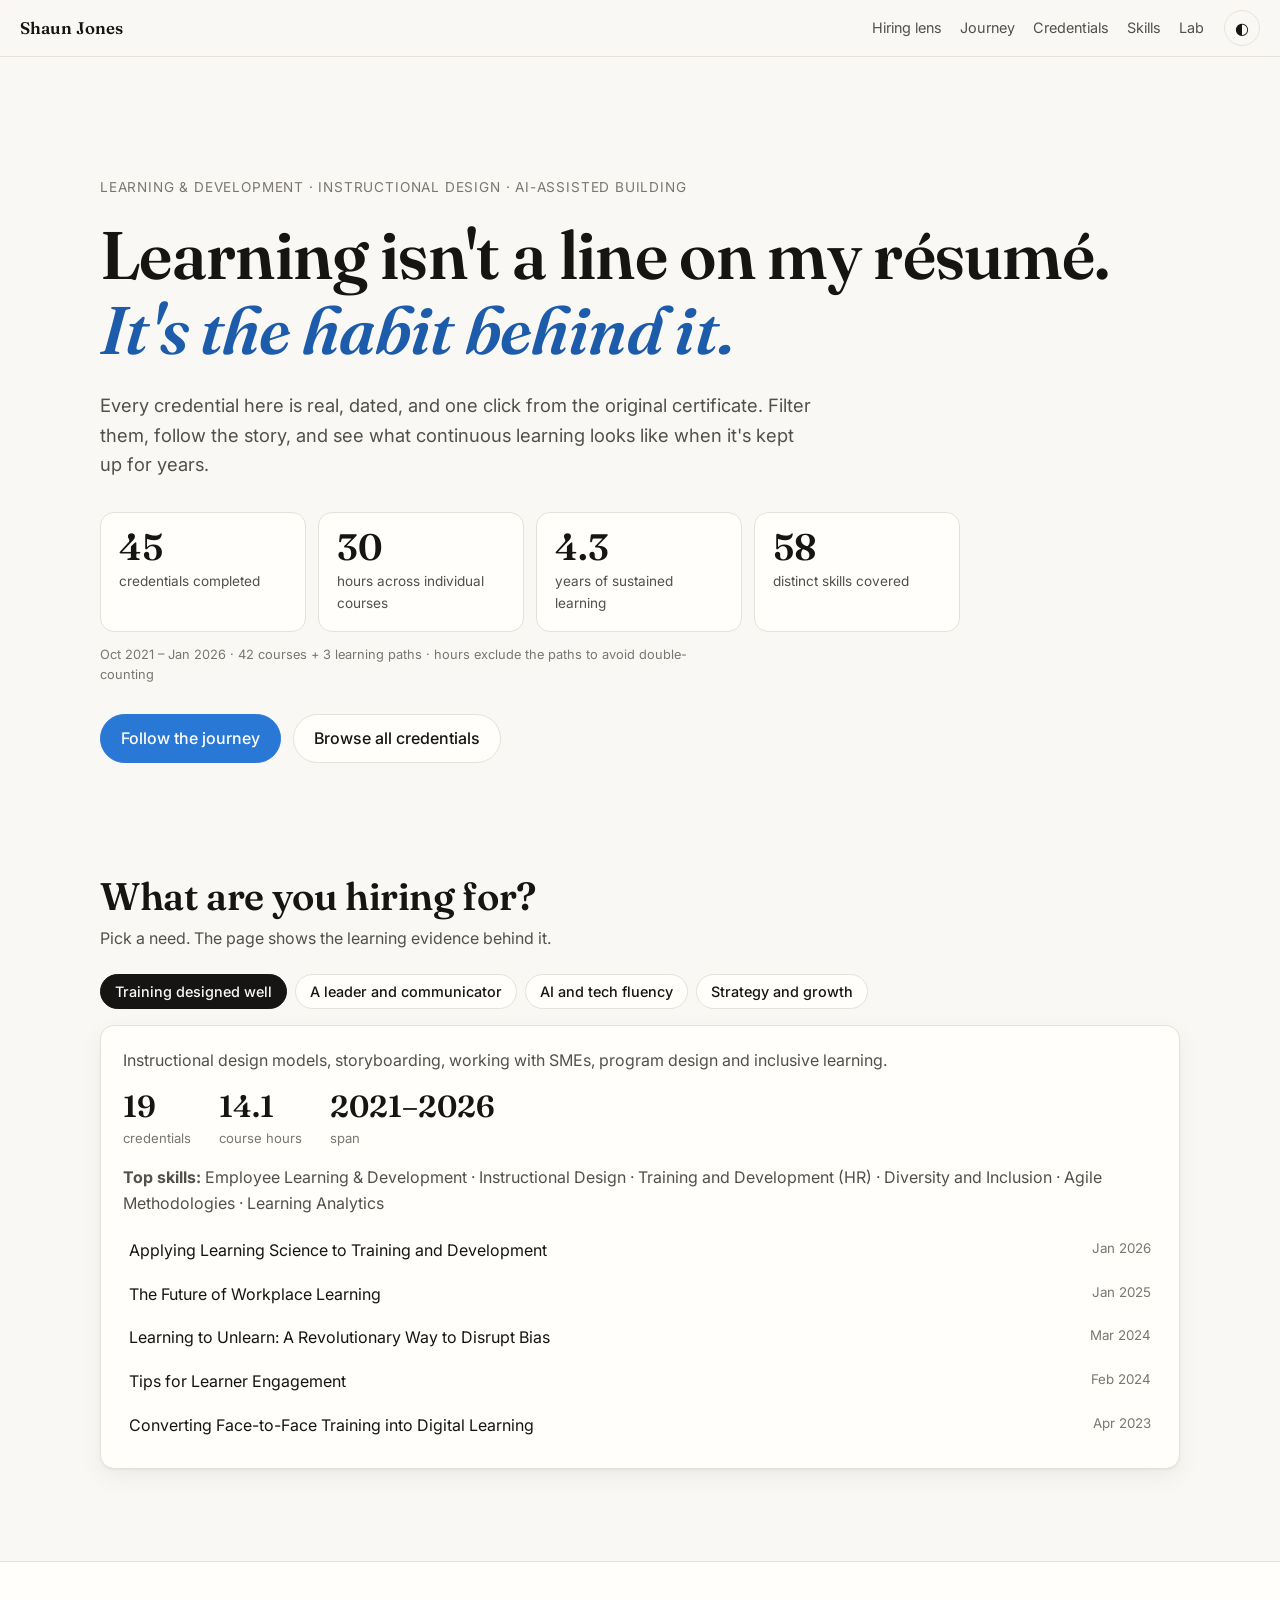
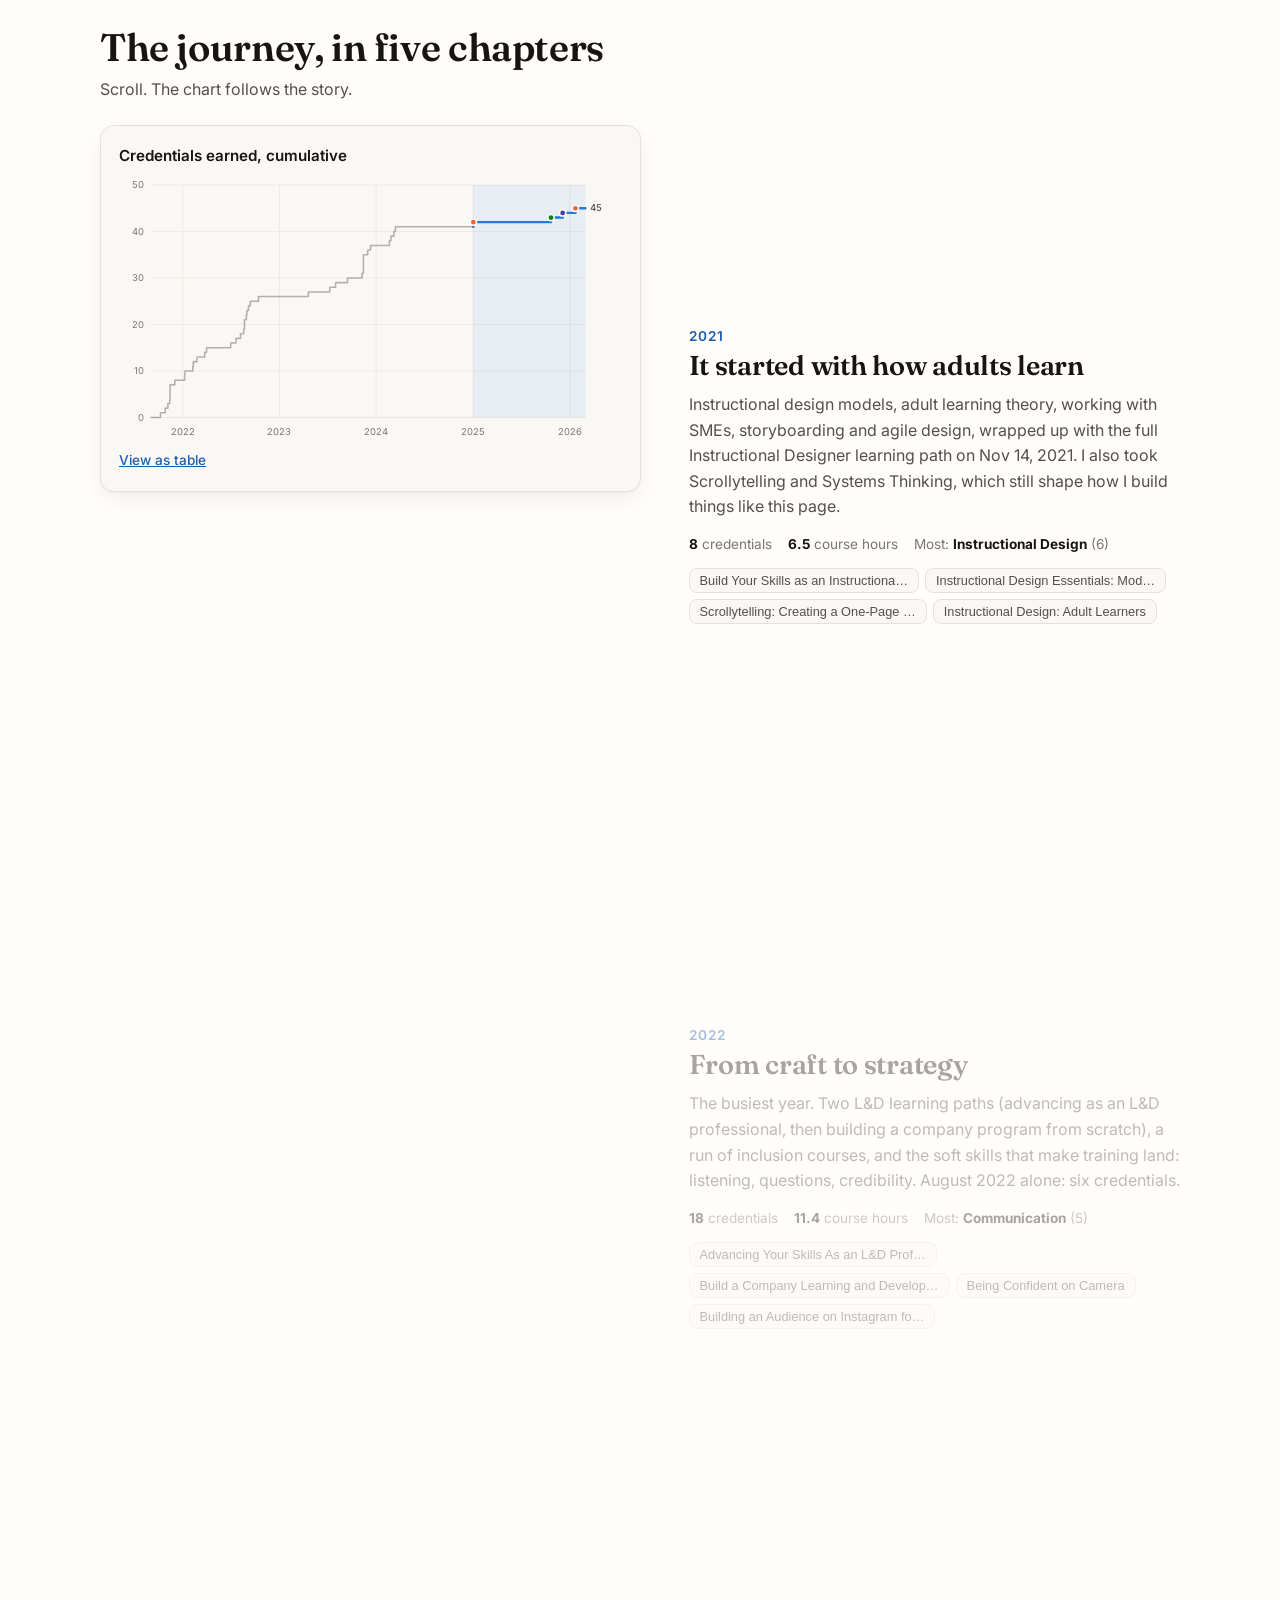
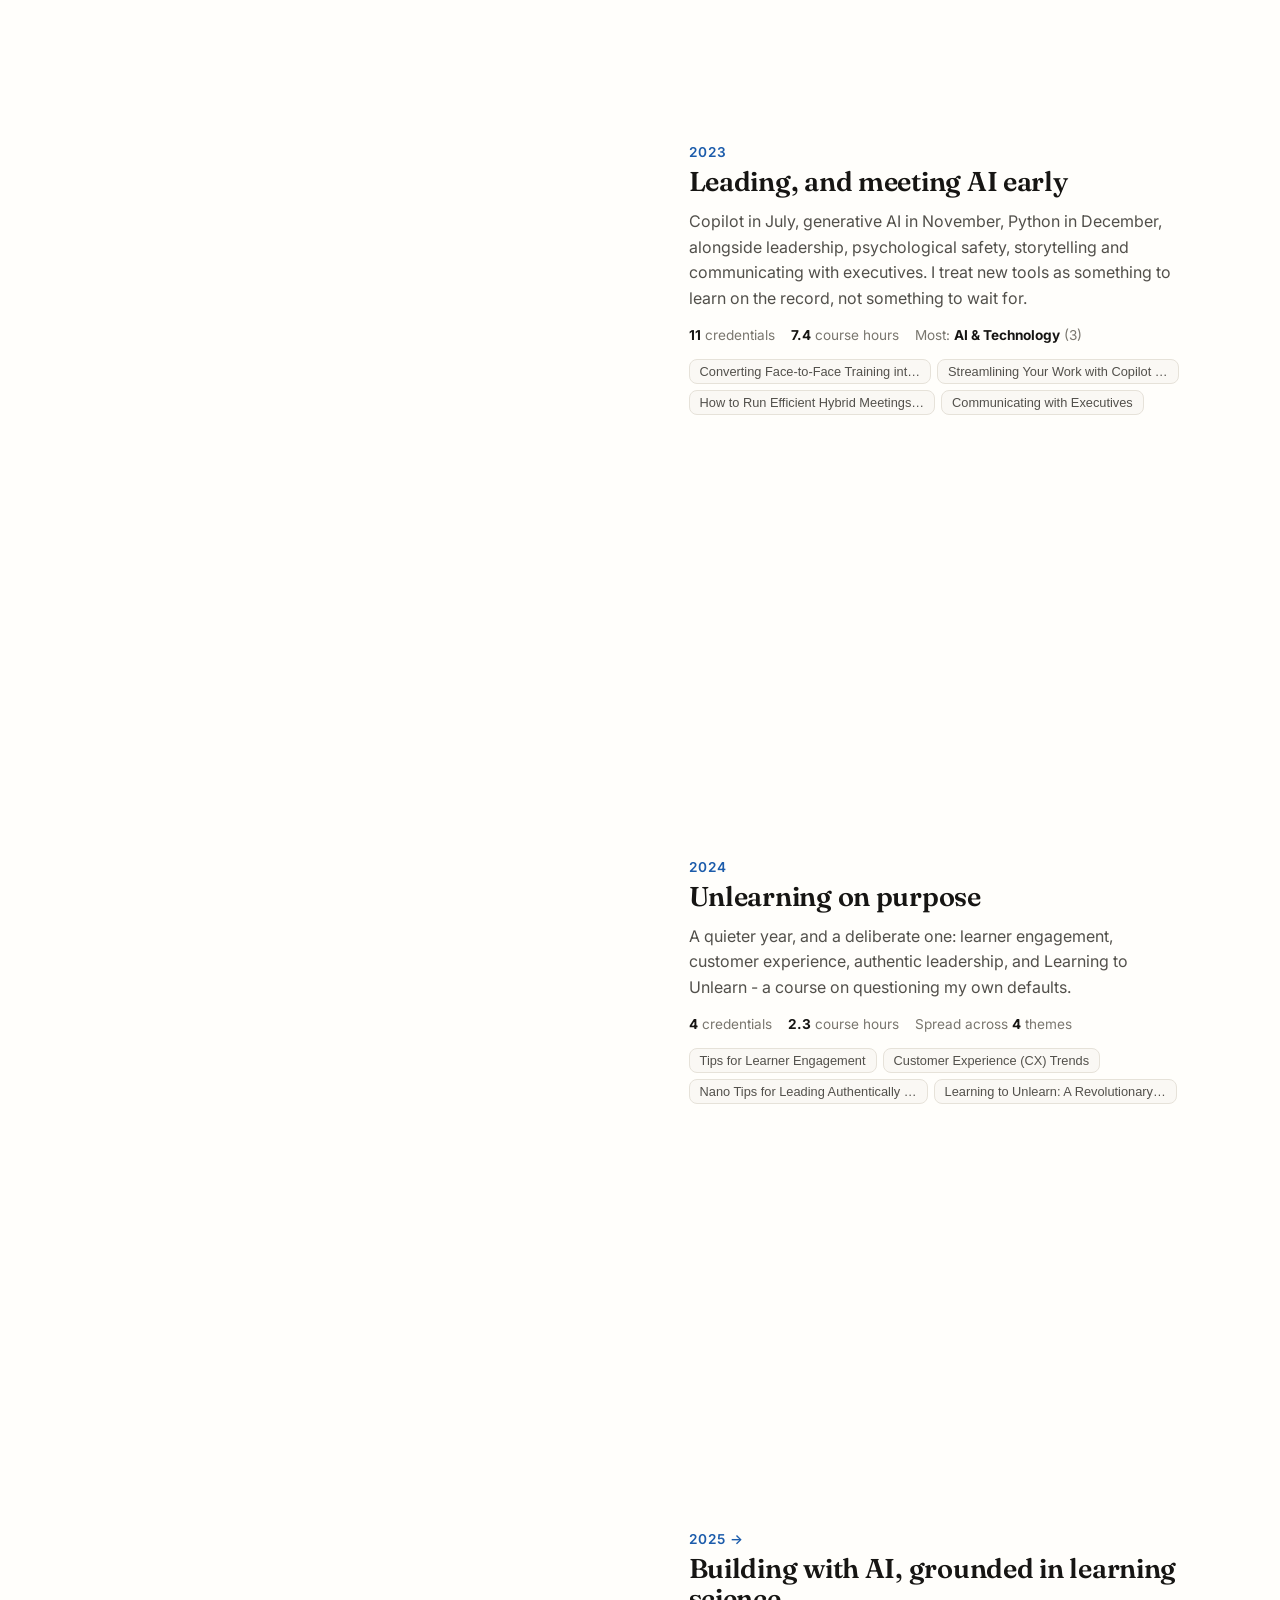
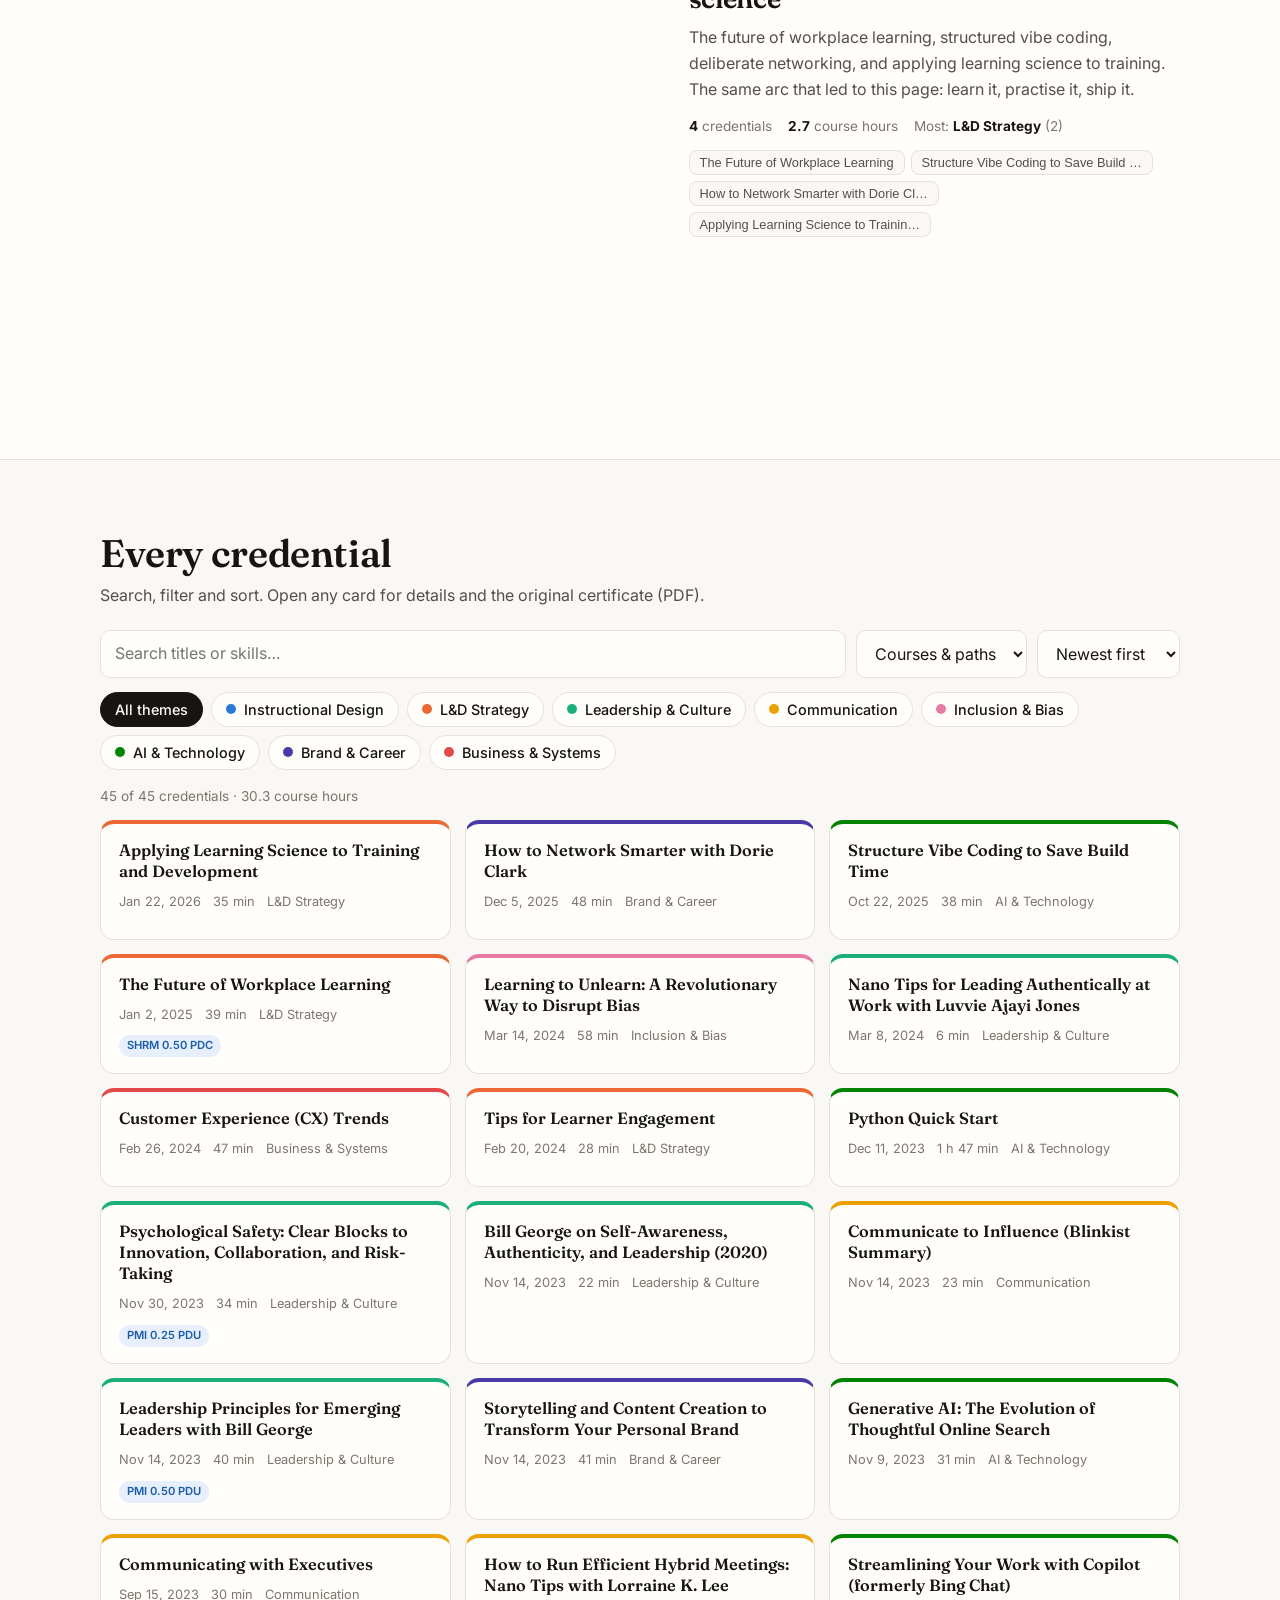
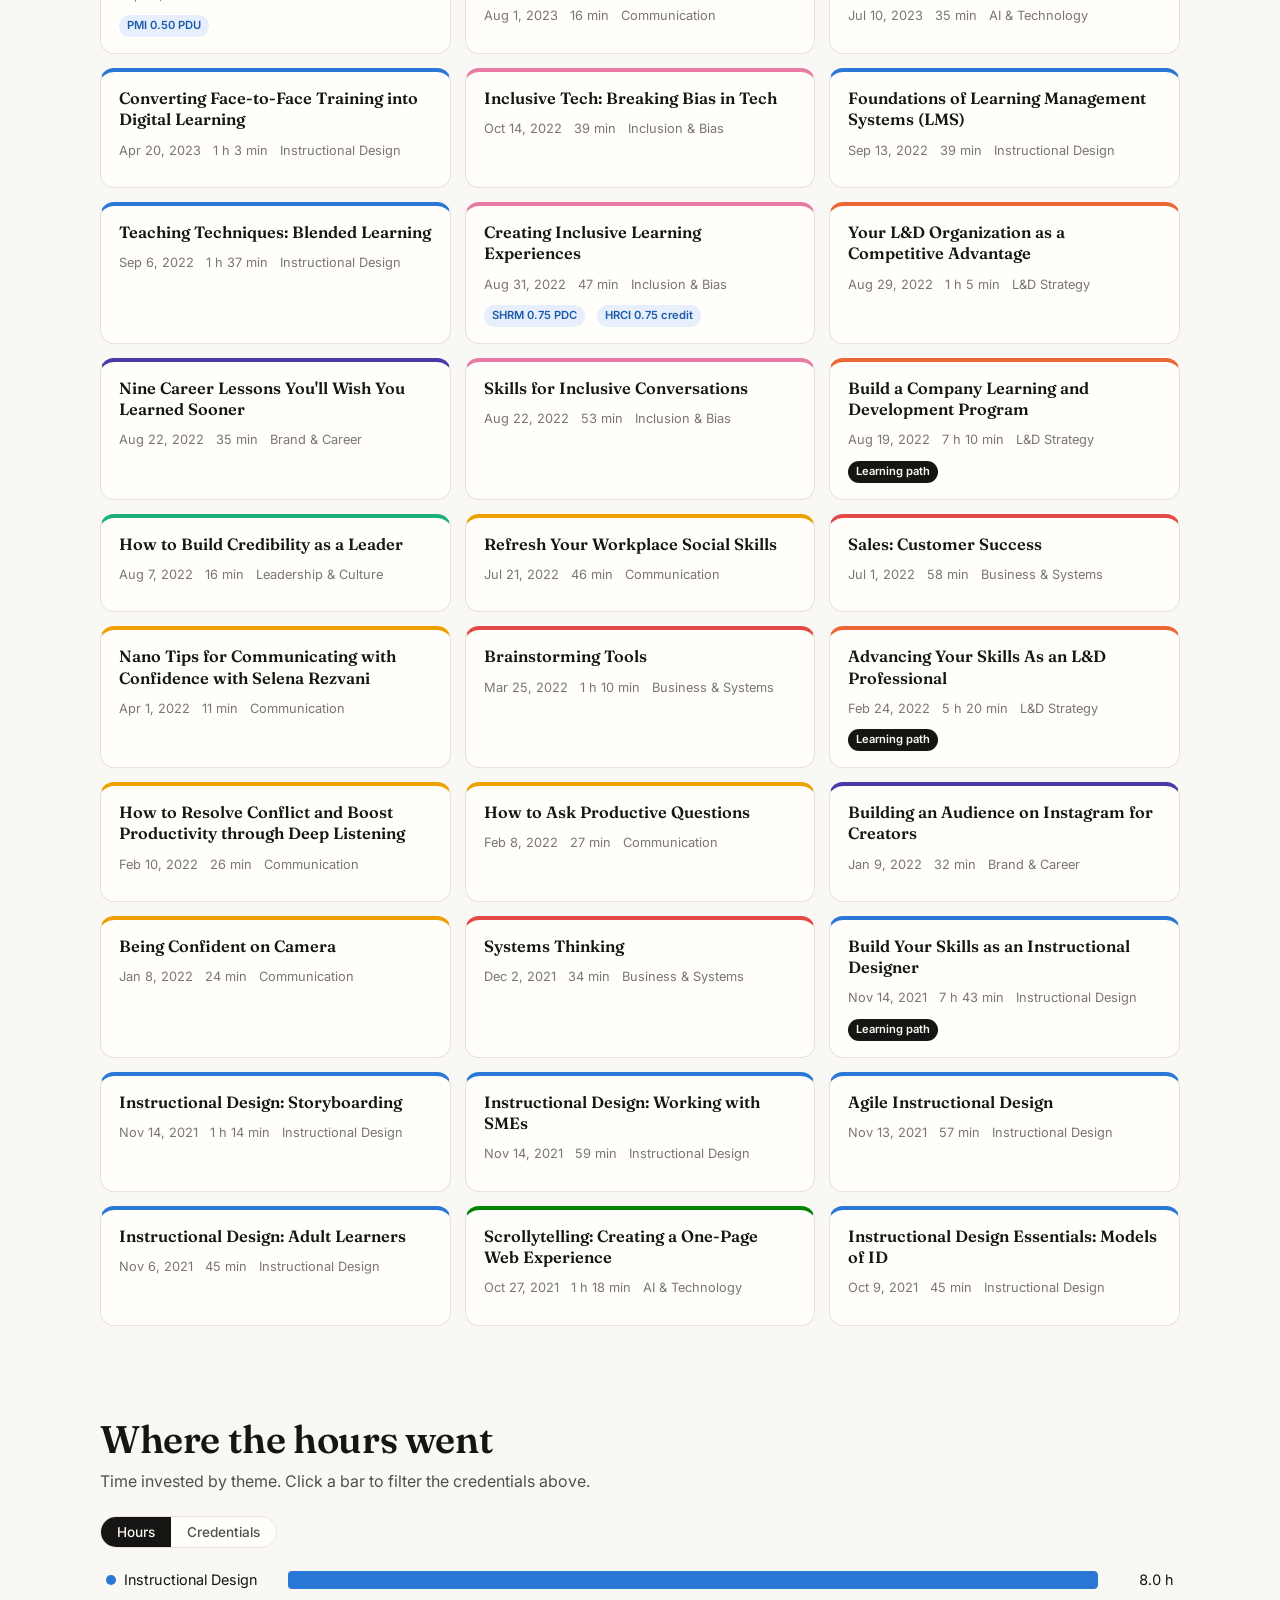
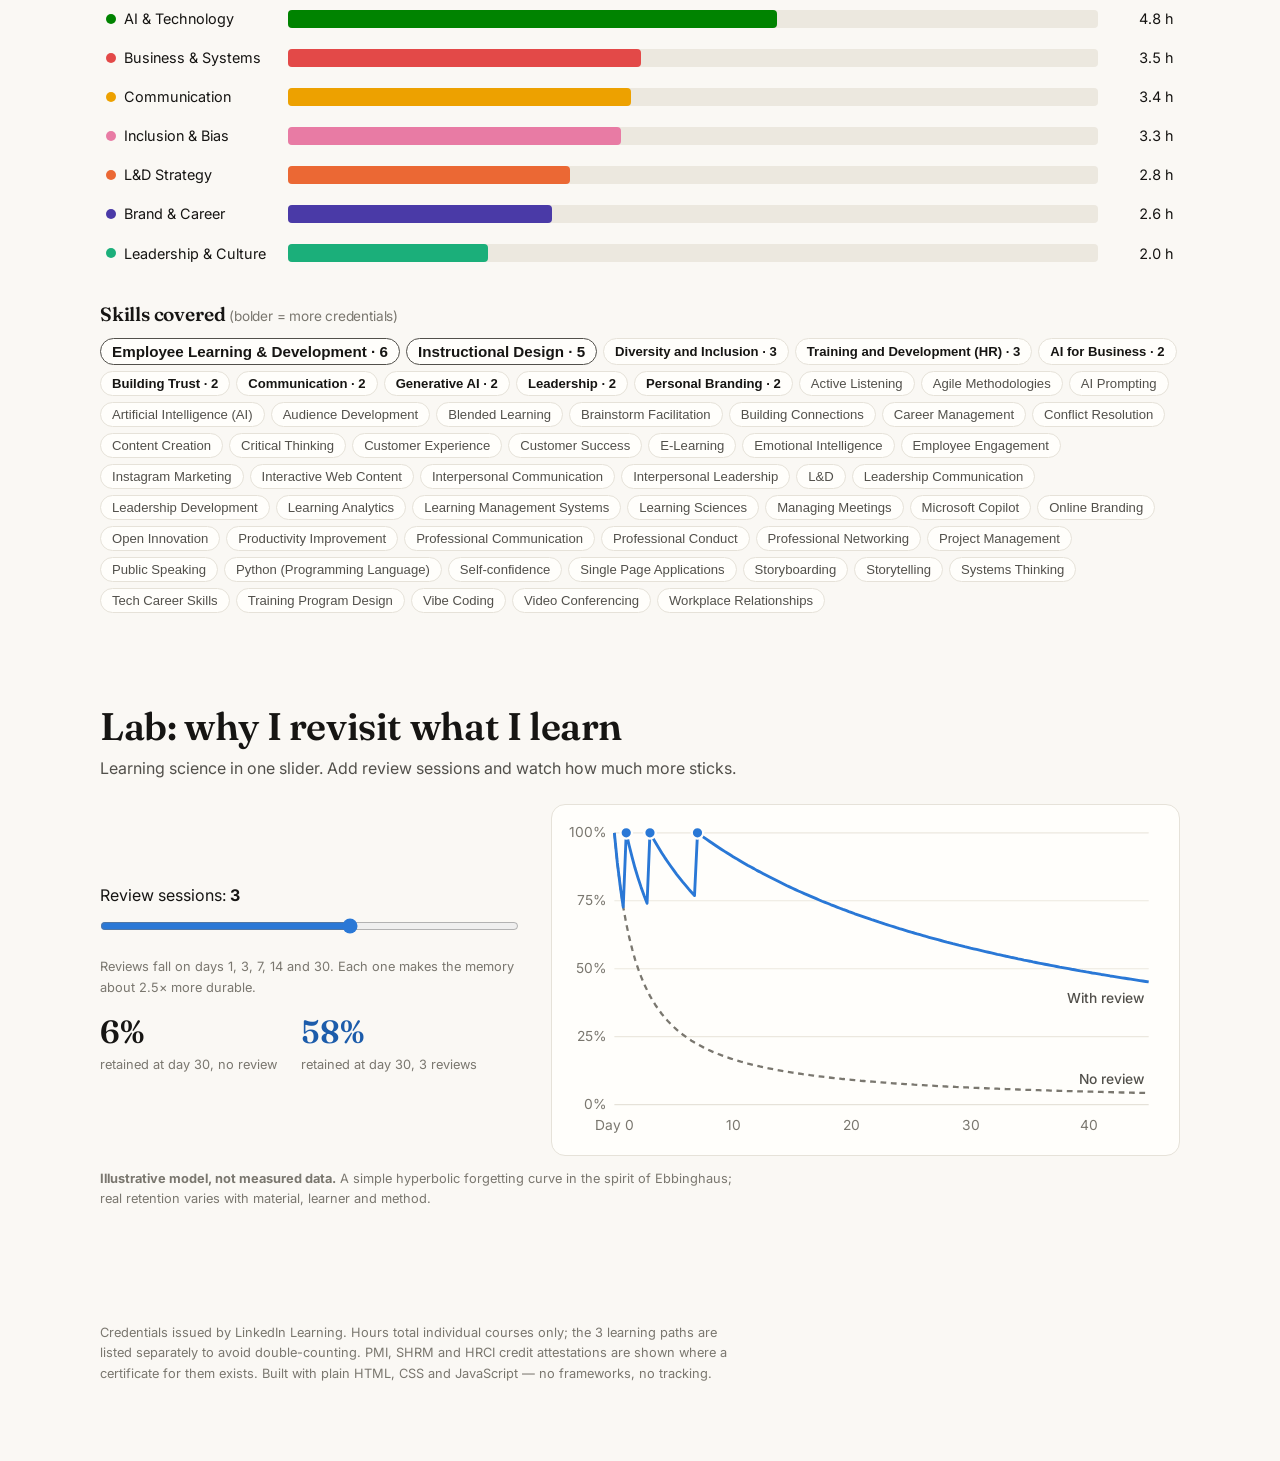
==== index.html @ 5c319621 "Initial commit" ====
<!doctype html>
<html lang="en">
<head>
<meta charset="utf-8">
<meta name="viewport" content="width=device-width, initial-scale=1">
<title>Continuous Learner · Shaun Jones</title>
<meta name="description" content="An interactive record of 45 completed courses and learning paths across instructional design, L&D strategy, leadership, inclusion and AI - explorable, filterable, and verifiable.">
<link rel="preconnect" href="https://fonts.googleapis.com">
<link rel="preconnect" href="https://fonts.gstatic.com" crossorigin>
<link href="https://fonts.googleapis.com/css2?family=Fraunces:opsz,wght@9..144,500;9..144,650&family=Inter:wght@400;500;600&display=swap" rel="stylesheet">
<link rel="stylesheet" href="styles.css">
</head>
<body>
<a class="skip" href="#main">Skip to content</a>

<header class="nav">
  <a class="brand" href="#top" id="brand">Shaun Jones</a>
  <nav aria-label="Sections">
    <a href="#lens">Hiring lens</a>
    <a href="#journey">Journey</a>
    <a href="#explore">Credentials</a>
    <a href="#skills">Skills</a>
    <a href="#lab">Lab</a>
  </nav>
  <button class="icon-btn" id="themeBtn" aria-label="Toggle light / dark theme" title="Toggle theme">◐</button>
</header>

<main id="main">
<section class="hero wrap" id="top">
  <p class="eyebrow" id="tagline"></p>
  <h1>Learning isn't a line on my résumé.<br><em>It's the habit behind it.</em></h1>
  <p class="lede">Every credential here is real, dated, and one click from the original certificate. Filter them, follow the story, and see what continuous learning looks like when it's kept up for years.</p>
  <dl class="stats" id="stats"></dl>
  <p class="fine" id="statsNote"></p>
  <div class="cta">
    <a class="btn primary" href="#journey">Follow the journey</a>
    <a class="btn" href="#explore">Browse all credentials</a>
  </div>
</section>

<section class="wrap block" id="lens" aria-labelledby="lensH">
  <h2 id="lensH">What are you hiring for?</h2>
  <p class="sub">Pick a need. The page shows the learning evidence behind it.</p>
  <div class="chips" id="lensChips" role="group" aria-label="Hiring needs"></div>
  <div class="lens-out" id="lensOut" aria-live="polite"></div>
</section>

<section class="journey" id="journey" aria-labelledby="journeyH">
  <div class="wrap">
    <h2 id="journeyH">The journey, in five chapters</h2>
    <p class="sub">Scroll. The chart follows the story.</p>
    <div class="scrolly">
      <figure class="stick" id="stick">
        <figcaption class="fig-title">Credentials earned, cumulative</figcaption>
        <div class="chart-box" id="growth"></div>
        <div class="fig-actions"><button class="link-btn" id="tblBtn" aria-expanded="false" aria-controls="growthTbl">View as table</button></div>
        <div id="growthTbl" hidden></div>
      </figure>
      <div class="chapters" id="chapters"></div>
    </div>
  </div>
</section>

<section class="wrap block" id="explore" aria-labelledby="exH">
  <h2 id="exH">Every credential</h2>
  <p class="sub">Search, filter and sort. Open any card for details and the original certificate (PDF).</p>
  <div class="filters">
    <input id="q" type="search" placeholder="Search titles or skills…" aria-label="Search credentials">
    <select id="type" aria-label="Type"><option value="">Courses &amp; paths</option><option value="course">Courses</option><option value="path">Learning paths</option></select>
    <select id="sort" aria-label="Sort"><option value="new">Newest first</option><option value="old">Oldest first</option><option value="long">Longest first</option><option value="az">A → Z</option></select>
  </div>
  <div class="chips" id="themeChips" role="group" aria-label="Filter by theme"></div>
  <p class="count" id="count" aria-live="polite"></p>
  <div class="grid" id="grid"></div>
</section>

<section class="wrap block" id="skills" aria-labelledby="skH">
  <h2 id="skH">Where the hours went</h2>
  <p class="sub">Time invested by theme. Click a bar to filter the credentials above.</p>
  <div class="seg" role="group" aria-label="Metric"><button data-m="h" class="on">Hours</button><button data-m="n">Credentials</button></div>
  <div class="bars" id="bars"></div>
  <h3>Skills covered <span class="muted">(bolder = more credentials)</span></h3>
  <div class="tags" id="tags"></div>
</section>

<section class="wrap block lab" id="lab" aria-labelledby="labH">
  <h2 id="labH">Lab: why I revisit what I learn</h2>
  <p class="sub">Learning science in one slider. Add review sessions and watch how much more sticks.</p>
  <div class="lab-grid">
    <div>
      <label for="rev">Review sessions: <strong id="revN">3</strong></label>
      <input id="rev" type="range" min="0" max="5" value="3">
      <p class="fine">Reviews fall on days 1, 3, 7, 14 and 30. Each one makes the memory about 2.5× more durable.</p>
      <div class="readout" id="readout"></div>
    </div>
    <figure class="chart-card"><div class="chart-box" id="curve"></div></figure>
  </div>
  <p class="fine"><strong>Illustrative model, not measured data.</strong> A simple hyperbolic forgetting curve in the spirit of Ebbinghaus; real retention varies with material, learner and method.</p>
</section>
</main>

<footer class="wrap foot">
  <p id="contact"></p>
  <p class="fine">Credentials issued by LinkedIn Learning. Hours total individual courses only; the 3 learning paths are listed separately to avoid double-counting. PMI, SHRM and HRCI credit attestations are shown where a certificate for them exists. Built with plain HTML, CSS and JavaScript — no frameworks, no tracking.</p>
</footer>

<dialog id="dlg" aria-labelledby="dlgT">
  <form method="dialog"><button class="icon-btn close" aria-label="Close">✕</button></form>
  <div id="dlgBody"></div>
</dialog>
<div class="tip" id="tip" role="tooltip" hidden></div>

<script src="data.js"></script>
<script src="app.js"></script>
</body>
</html>
---- styles.css ----
:root{
  color-scheme:light;
  --bg:#faf8f4; --surface:#fffefb; --ink:#161513; --ink2:#52504b; --muted:#7a776f;
  --line:#e6e2d9; --grid:#ece8df; --accent:#2a78d6; --accent-ink:#1c5cab; --accent-soft:#e6effb;
  --s1:#2a78d6; --s2:#eb6834; --s3:#1baf7a; --s4:#eda100; --s5:#e87ba4; --s6:#008300; --s7:#4a3aa7; --s8:#e34948;
  --serif:'Fraunces',Georgia,'Times New Roman',serif; --sans:'Inter',system-ui,-apple-system,'Segoe UI',sans-serif;
  --r:14px; --shadow:0 1px 2px rgba(20,18,14,.05),0 8px 24px rgba(20,18,14,.06);
}
@media (prefers-color-scheme:dark){
  :root:where(:not([data-theme="light"])){
    color-scheme:dark;
    --bg:#131312; --surface:#1a1a19; --ink:#f4f2ec; --ink2:#c3c2b7; --muted:#908e85;
    --line:#2d2d2a; --grid:#262624; --accent:#3987e5; --accent-ink:#86b6ef; --accent-soft:#1b2a3f;
    --s1:#3987e5; --s2:#d95926; --s3:#199e70; --s4:#c98500; --s5:#d55181; --s6:#008300; --s7:#9085e9; --s8:#e66767;
    --shadow:0 1px 2px rgba(0,0,0,.4),0 8px 24px rgba(0,0,0,.3);
  }
}
:root[data-theme="dark"]{
  color-scheme:dark;
  --bg:#131312; --surface:#1a1a19; --ink:#f4f2ec; --ink2:#c3c2b7; --muted:#908e85;
  --line:#2d2d2a; --grid:#262624; --accent:#3987e5; --accent-ink:#86b6ef; --accent-soft:#1b2a3f;
  --s1:#3987e5; --s2:#d95926; --s3:#199e70; --s4:#c98500; --s5:#d55181; --s6:#008300; --s7:#9085e9; --s8:#e66767;
  --shadow:0 1px 2px rgba(0,0,0,.4),0 8px 24px rgba(0,0,0,.3);
}

*{box-sizing:border-box}
html{scroll-behavior:smooth;scroll-padding-top:72px}
@media (prefers-reduced-motion:reduce){html{scroll-behavior:auto}*{transition:none!important;animation:none!important}}
body{margin:0;background:var(--bg);color:var(--ink);font:16px/1.6 var(--sans);-webkit-font-smoothing:antialiased}
h1,h2,h3{font-family:var(--serif);font-weight:600;line-height:1.12;margin:0;letter-spacing:-.01em}
h1{font-size:clamp(2.3rem,6vw,4.2rem)}
h1 em{font-style:italic;color:var(--accent-ink)}
h2{font-size:clamp(1.7rem,3.6vw,2.4rem)}
h3{font-size:1.2rem;margin:2.2rem 0 .8rem}
a{color:var(--accent-ink)}
.wrap{max-width:1120px;margin:0 auto;padding:0 20px}
.skip{position:absolute;left:-999px}.skip:focus{left:12px;top:12px;background:var(--surface);padding:8px 12px;z-index:100}
:focus-visible{outline:2px solid var(--accent);outline-offset:2px;border-radius:4px}

.nav{position:sticky;top:0;z-index:20;display:flex;align-items:center;gap:20px;padding:10px 20px;background:color-mix(in srgb,var(--bg) 88%,transparent);backdrop-filter:blur(10px);border-bottom:1px solid var(--line)}
.brand{font:600 1.05rem var(--serif);color:var(--ink);text-decoration:none;margin-right:auto}
.nav nav{display:flex;gap:18px}
.nav nav a{color:var(--ink2);text-decoration:none;font-size:.9rem}
.nav nav a:hover{color:var(--ink)}
.icon-btn{background:none;border:1px solid var(--line);color:var(--ink);width:36px;height:36px;border-radius:50%;cursor:pointer;font-size:1rem}
.icon-btn:hover{background:var(--accent-soft)}
@media (max-width:720px){.nav nav{display:none}}

.hero{padding-top:clamp(56px,10vw,120px);padding-bottom:40px}
.eyebrow{color:var(--muted);font-size:.85rem;letter-spacing:.06em;text-transform:uppercase;margin:0 0 18px}
.lede{max-width:60ch;font-size:1.15rem;color:var(--ink2);margin:24px 0 32px}
.stats{display:grid;grid-template-columns:repeat(auto-fit,minmax(150px,1fr));gap:12px;margin:0;max-width:860px}
.stat{background:var(--surface);border:1px solid var(--line);border-radius:var(--r);padding:16px 18px}
.stat dd{margin:0;font:600 2.3rem/1 var(--serif);font-variant-numeric:tabular-nums}
.stat dt{color:var(--ink2);font-size:.85rem;margin-top:6px}
.stat{display:flex;flex-direction:column-reverse;justify-content:flex-end}
.fine{color:var(--muted);font-size:.8rem;max-width:80ch}
.cta{display:flex;gap:12px;flex-wrap:wrap;margin-top:28px}
.btn{display:inline-block;padding:11px 20px;border-radius:999px;border:1px solid var(--line);text-decoration:none;color:var(--ink);font-weight:500;background:var(--surface)}
.btn:hover{border-color:var(--accent)}
.btn.primary{background:var(--accent);border-color:var(--accent);color:#fff}
.btn.primary:hover{filter:brightness(1.08)}

.block{padding-top:72px;padding-bottom:20px}
.sub{color:var(--ink2);margin:8px 0 22px}
.muted{color:var(--muted);font-weight:400;font-size:.85rem;font-family:var(--sans)}

.chips{display:flex;flex-wrap:wrap;gap:8px;margin-bottom:16px}
.chip{border:1px solid var(--line);background:var(--surface);color:var(--ink);padding:8px 14px;border-radius:999px;cursor:pointer;font:500 .9rem var(--sans);display:inline-flex;align-items:center;gap:8px}
.chip:hover{border-color:var(--accent)}
.chip[aria-pressed="true"]{background:var(--ink);color:var(--bg);border-color:var(--ink)}
.dot{width:10px;height:10px;border-radius:50%;display:inline-block;flex:none}

.lens-out{background:var(--surface);border:1px solid var(--line);border-radius:var(--r);padding:22px;box-shadow:var(--shadow);min-height:120px}
.lens-out p{margin:0 0 14px;color:var(--ink2)}
.lens-nums{display:flex;gap:28px;flex-wrap:wrap;margin-bottom:14px}
.lens-nums b{font:600 1.9rem var(--serif);display:block}
.lens-nums span{font-size:.82rem;color:var(--muted)}
.mini{display:flex;flex-direction:column;gap:2px;margin:0;padding:0;list-style:none}
.mini button{all:unset;cursor:pointer;display:flex;justify-content:space-between;gap:16px;padding:8px 6px;border-radius:8px;width:100%;box-sizing:border-box}
.mini button:hover,.mini button:focus-visible{background:var(--accent-soft)}
.mini small{color:var(--muted);white-space:nowrap}

/* scrollytelling */
.journey{margin-top:72px;padding:64px 0 24px;background:var(--surface);border-block:1px solid var(--line)}
.scrolly{display:grid;grid-template-columns:minmax(0,1.1fr) minmax(0,1fr);gap:48px;align-items:start}
.stick{position:sticky;top:84px;margin:0;background:var(--bg);border:1px solid var(--line);border-radius:var(--r);padding:18px;box-shadow:var(--shadow)}
.fig-title{font-weight:600;font-size:.95rem;margin-bottom:6px}
.fig-actions{margin-top:6px}
.link-btn{background:none;border:0;color:var(--accent-ink);cursor:pointer;font:500 .85rem var(--sans);padding:4px 0;text-decoration:underline}
.chapter{min-height:78vh;display:flex;flex-direction:column;justify-content:center;padding:20px 0;opacity:.38;transition:opacity .3s}
.chapter.on{opacity:1}
.chapter .yr{font:600 .85rem var(--sans);color:var(--accent-ink);letter-spacing:.08em}
.chapter h3{font-size:1.7rem;margin:6px 0 12px}
.chapter p{color:var(--ink2);margin:0 0 14px}
.chapter .meta{display:flex;gap:16px;flex-wrap:wrap;font-size:.85rem;color:var(--muted)}
.chapter .meta b{color:var(--ink)}
.chapter .picks{display:flex;gap:6px;flex-wrap:wrap;margin-top:12px}
.pick{border:1px solid var(--line);background:var(--bg);border-radius:8px;padding:4px 10px;font-size:.8rem;cursor:pointer;color:var(--ink2)}
.pick:hover{border-color:var(--accent);color:var(--ink)}
@media (max-width:860px){
  .scrolly{grid-template-columns:1fr;gap:0}
  .stick{top:56px;z-index:5;padding:10px 12px}
  .chapter{min-height:70vh;opacity:.5;justify-content:flex-start;padding-top:340px}
}

/* charts */
.chart-box svg{width:100%;height:auto;display:block;overflow:visible}
.chart-box text{font:12px var(--sans);fill:var(--muted)}
.chart-box .lbl{fill:var(--ink2);font-weight:500}
.chart-box .grid{stroke:var(--grid);stroke-width:1}
.chart-box .axis{stroke:var(--line)}
table.tbl{width:100%;border-collapse:collapse;font-size:.85rem;margin-top:8px}
.tbl th,.tbl td{text-align:left;padding:6px 8px;border-bottom:1px solid var(--line)}
.tbl th{color:var(--muted);font-weight:500}
.tip{position:fixed;z-index:50;pointer-events:none;background:var(--ink);color:var(--bg);padding:8px 10px;border-radius:8px;font-size:.8rem;max-width:260px;box-shadow:var(--shadow)}
.tip b{display:block}

/* explorer */
.filters{display:flex;gap:10px;flex-wrap:wrap;margin-bottom:14px}
.filters input,.filters select{padding:10px 14px;border:1px solid var(--line);border-radius:10px;background:var(--surface);color:var(--ink);font:inherit}
.filters input{flex:1 1 240px}
.count{color:var(--muted);font-size:.85rem;margin:4px 0 12px}
.grid{display:grid;grid-template-columns:repeat(auto-fill,minmax(300px,1fr));gap:14px}
.card{all:unset;box-sizing:border-box;cursor:pointer;background:var(--surface);border:1px solid var(--line);border-radius:var(--r);padding:16px 18px;display:flex;flex-direction:column;gap:10px;border-top:4px solid var(--c);transition:transform .15s,box-shadow .15s}
.card:hover{transform:translateY(-2px);box-shadow:var(--shadow)}
.card:focus-visible{outline:2px solid var(--accent)}
.card .t{font:600 1.02rem/1.3 var(--serif)}
.card .m{display:flex;flex-wrap:wrap;gap:6px 12px;font-size:.8rem;color:var(--muted)}
.badge{font-size:.7rem;font-weight:600;padding:2px 8px;border-radius:999px;background:var(--accent-soft);color:var(--accent-ink)}
.badge.path{background:var(--ink);color:var(--bg)}

/* bars */
.seg{display:inline-flex;border:1px solid var(--line);border-radius:999px;overflow:hidden;margin-bottom:16px}
.seg button{border:0;background:var(--surface);color:var(--ink2);padding:7px 16px;cursor:pointer;font:500 .85rem var(--sans)}
.seg button.on{background:var(--ink);color:var(--bg)}
.bars{display:flex;flex-direction:column;gap:8px}
.bar{all:unset;cursor:pointer;display:grid;grid-template-columns:170px 1fr 64px;gap:12px;align-items:center;padding:4px 6px;border-radius:8px}
.bar:hover,.bar:focus-visible{background:var(--accent-soft)}
.bar .nm{font-size:.9rem;display:flex;gap:8px;align-items:center}
.bar .tr{height:18px;background:var(--grid);border-radius:4px;overflow:hidden}
.bar .fill{height:100%;background:var(--c);border-radius:0 4px 4px 0;width:0;transition:width .6s cubic-bezier(.2,.7,.2,1)}
.bar .v{font-variant-numeric:tabular-nums;font-size:.9rem;text-align:right}
@media (max-width:560px){.bar{grid-template-columns:110px 1fr 48px}}
.tags{display:flex;flex-wrap:wrap;gap:6px}
.tag{border:1px solid var(--line);background:var(--surface);border-radius:999px;padding:4px 11px;font-size:.82rem;cursor:pointer;color:var(--ink2)}
.tag:hover{border-color:var(--accent)}
.tag.b2{font-weight:600;color:var(--ink)}
.tag.b3{font-weight:600;color:var(--ink);font-size:.95rem;border-color:var(--ink2)}

/* lab */
.lab-grid{display:grid;grid-template-columns:minmax(0,1fr) minmax(0,1.5fr);gap:32px;align-items:center}
@media (max-width:760px){.lab-grid{grid-template-columns:1fr}}
.lab input[type=range]{width:100%;accent-color:var(--accent);margin:10px 0}
.readout{display:flex;gap:24px;margin-top:14px}
.readout b{font:600 2rem var(--serif);display:block}
.readout span{font-size:.8rem;color:var(--muted)}
.chart-card{margin:0;background:var(--surface);border:1px solid var(--line);border-radius:var(--r);padding:14px}

.foot{padding-top:64px;padding-bottom:64px}
.foot a{margin-right:16px}

dialog{border:1px solid var(--line);border-radius:18px;background:var(--surface);color:var(--ink);padding:28px;max-width:560px;width:calc(100% - 32px);box-shadow:0 20px 60px rgba(0,0,0,.35)}
dialog::backdrop{background:rgba(10,10,10,.5)}
dialog .close{position:absolute;right:14px;top:14px}
dialog h3{margin:8px 0 12px;font-size:1.5rem;padding-right:36px}
dialog dl{display:grid;grid-template-columns:100px 1fr;gap:8px 14px;margin:16px 0}
dialog dt{color:var(--muted);font-size:.85rem}dialog dd{margin:0}
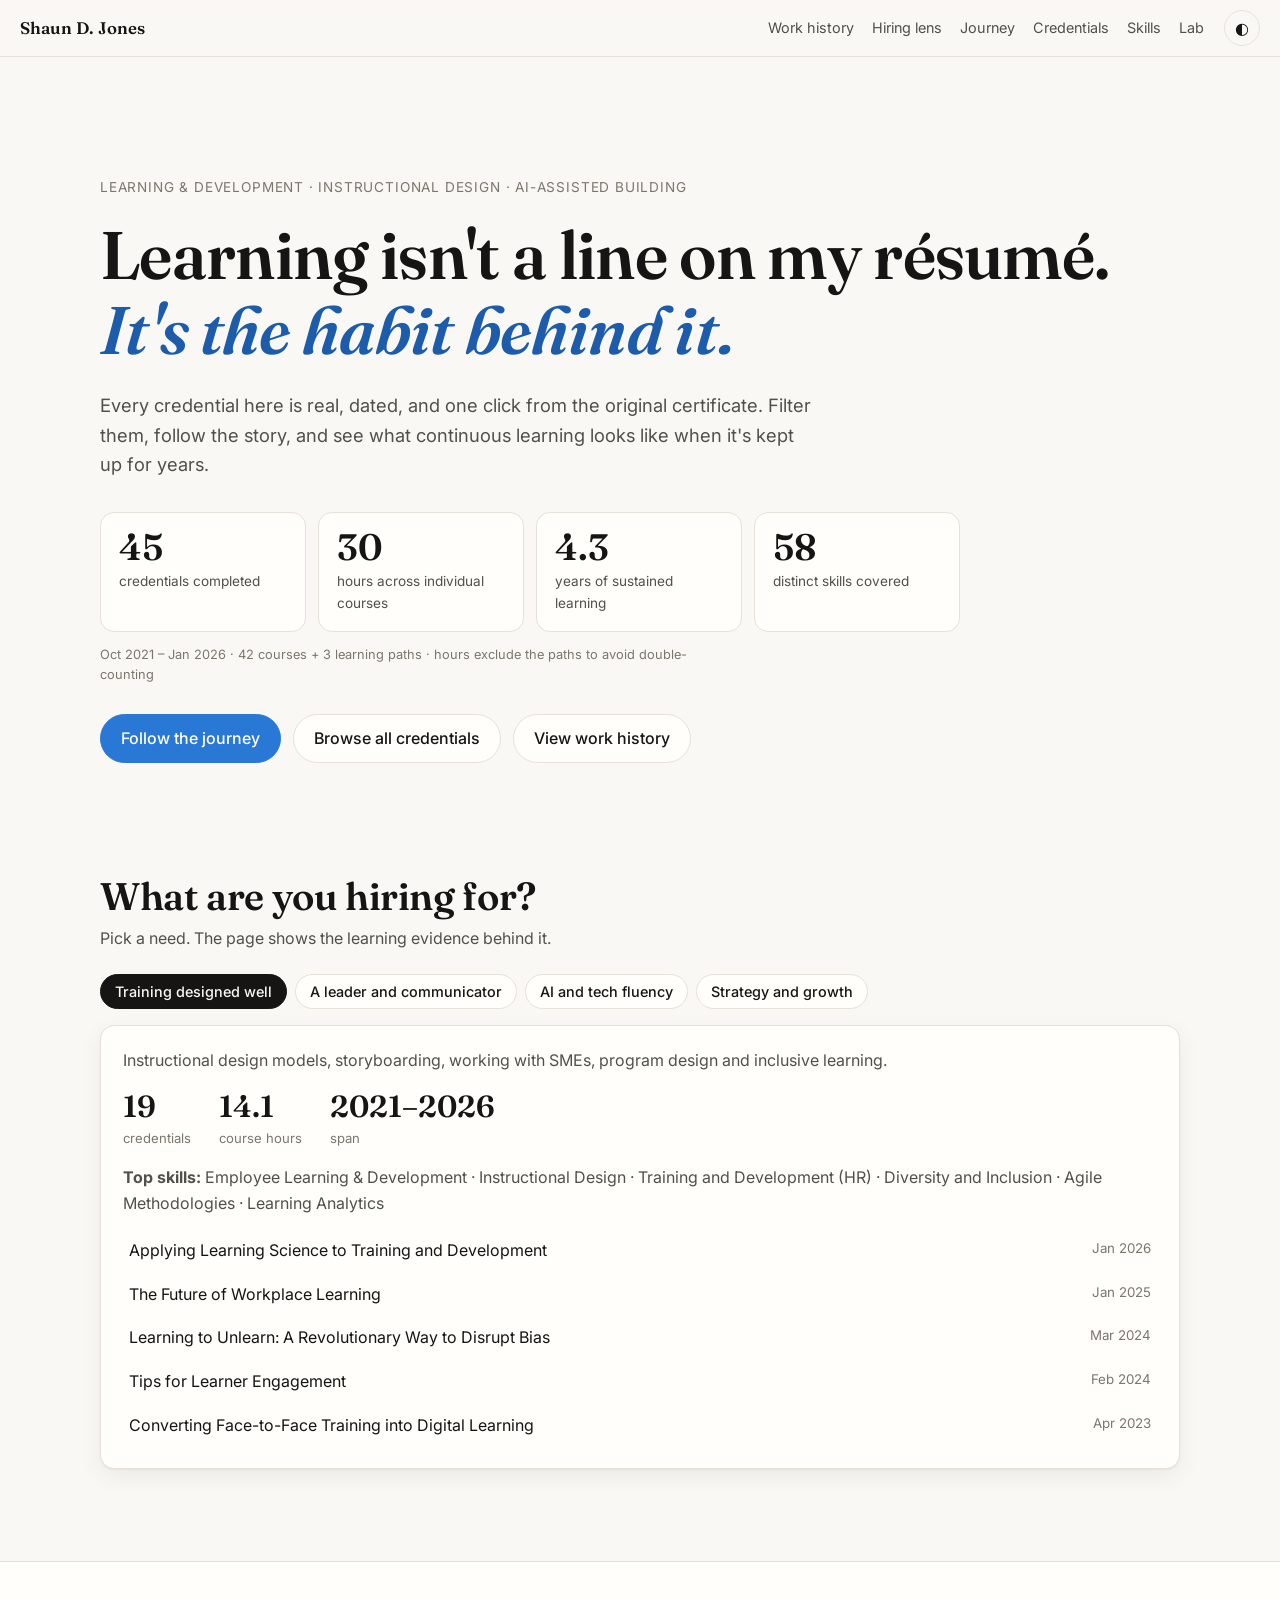
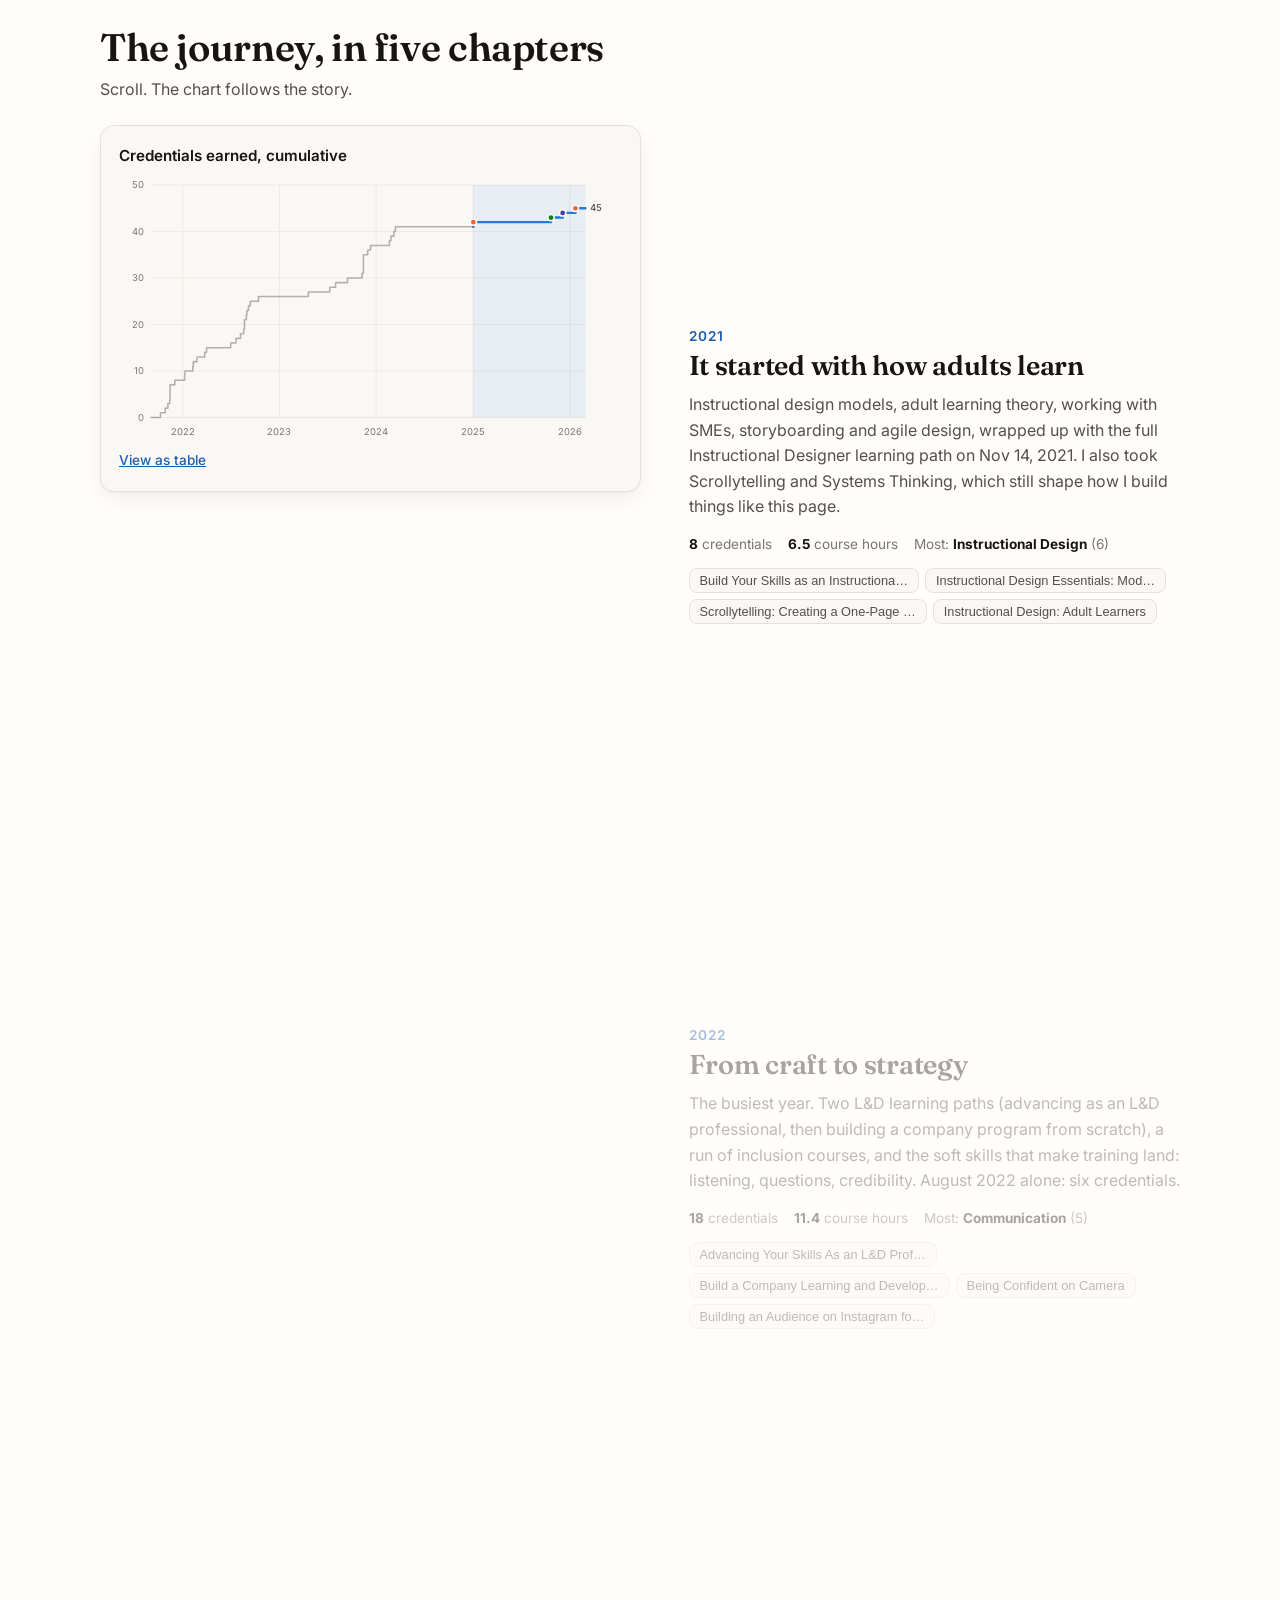
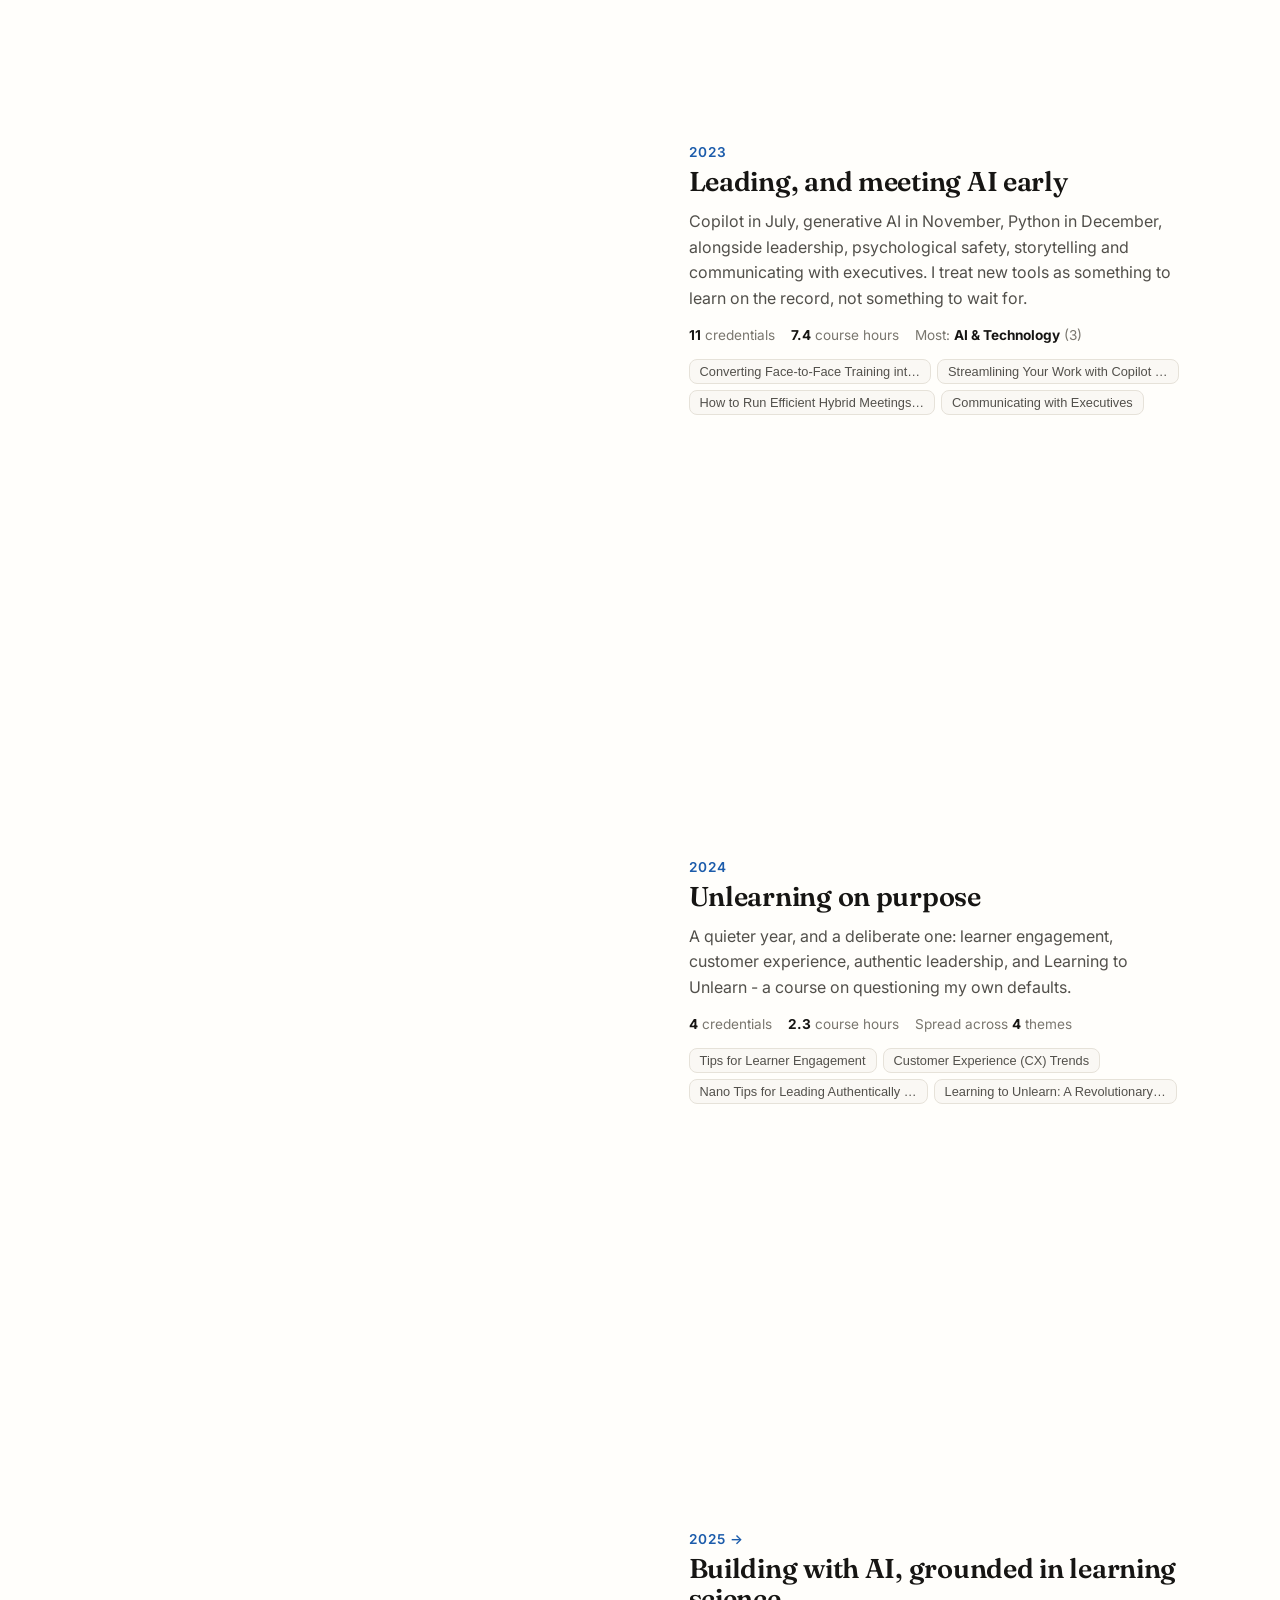
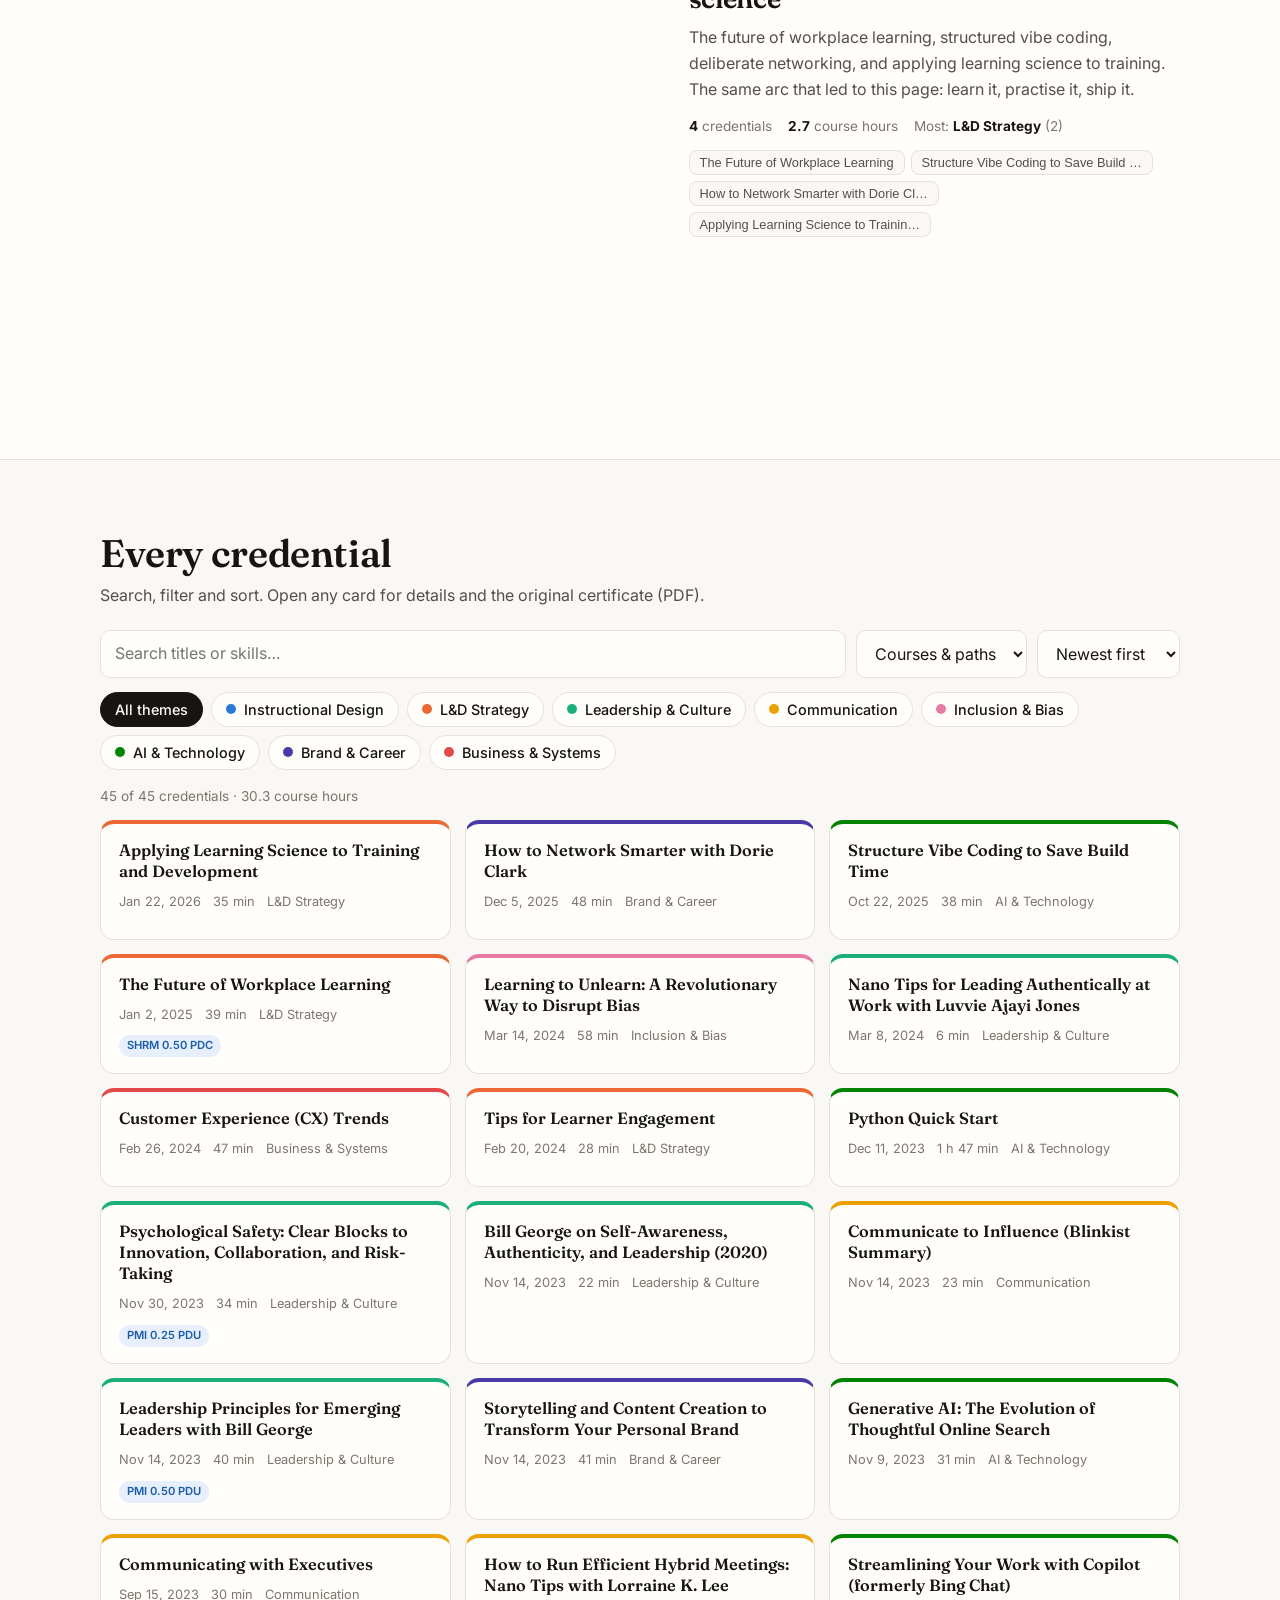
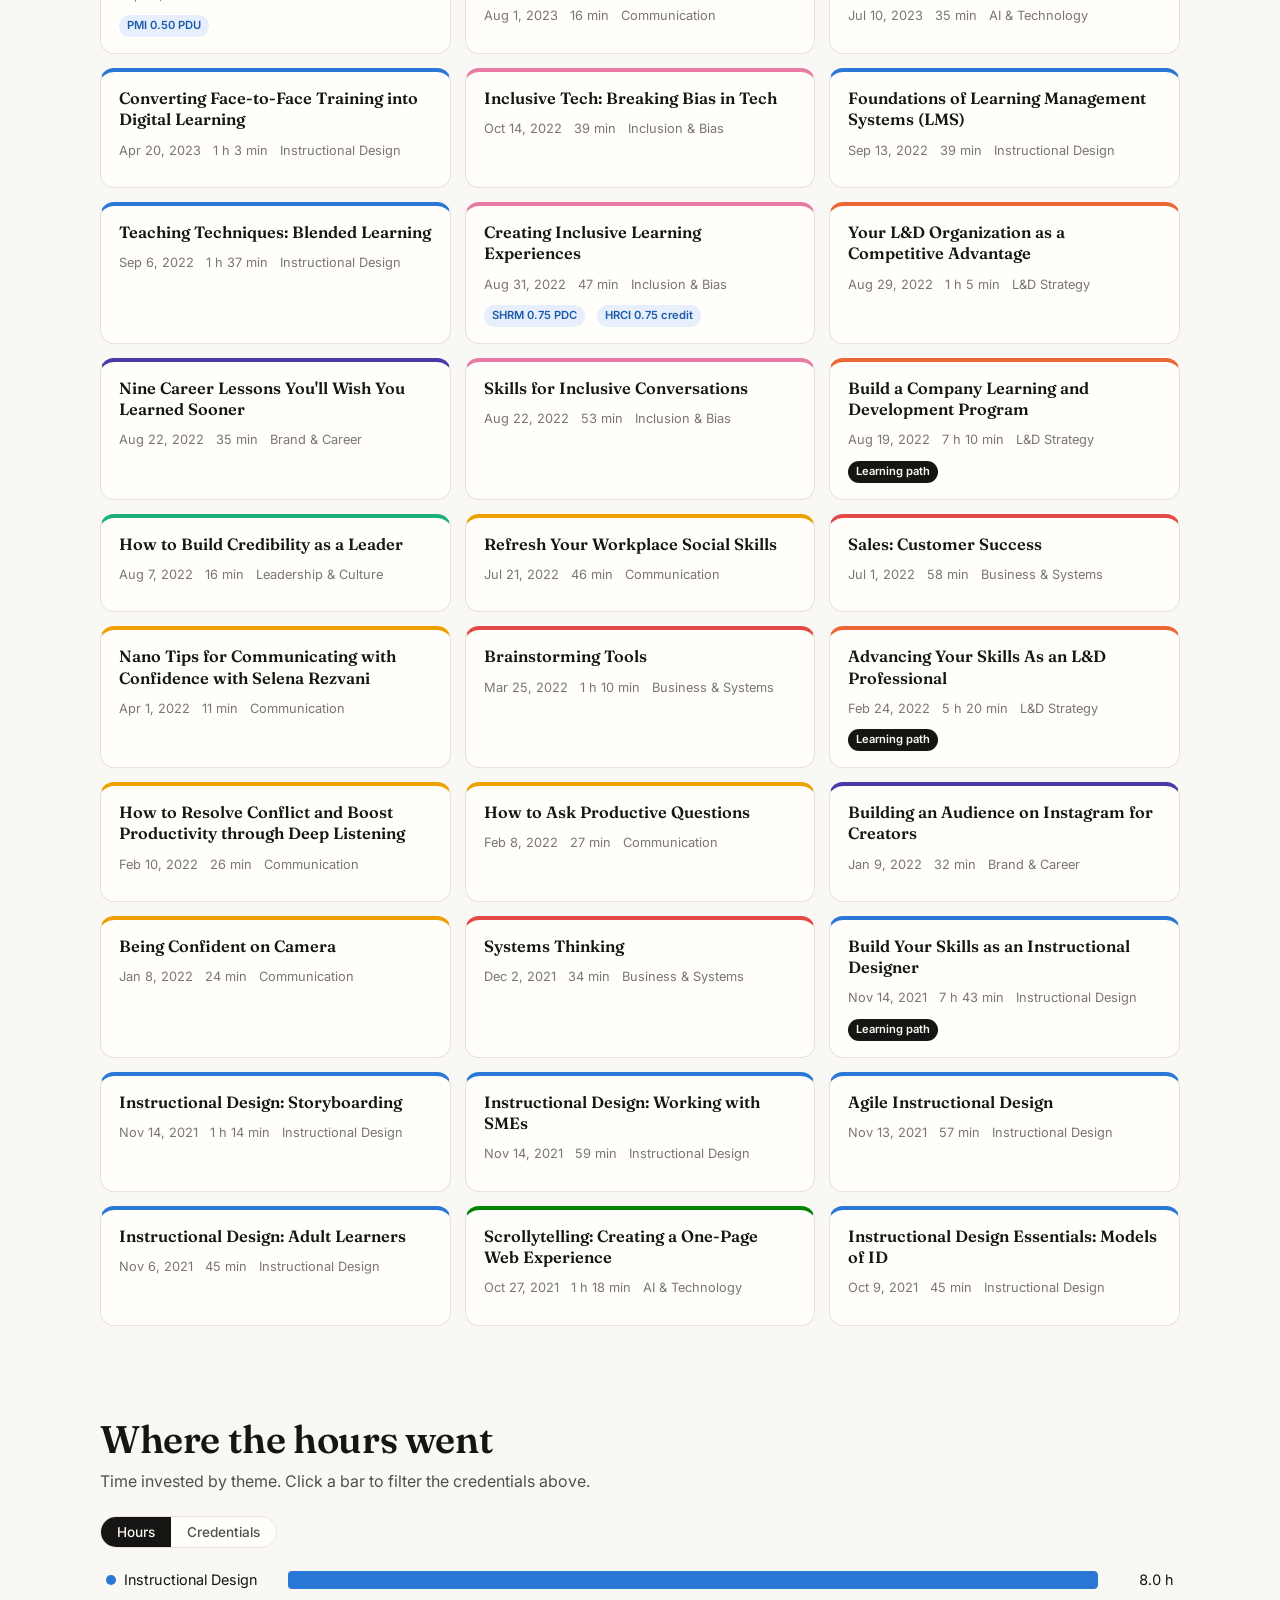
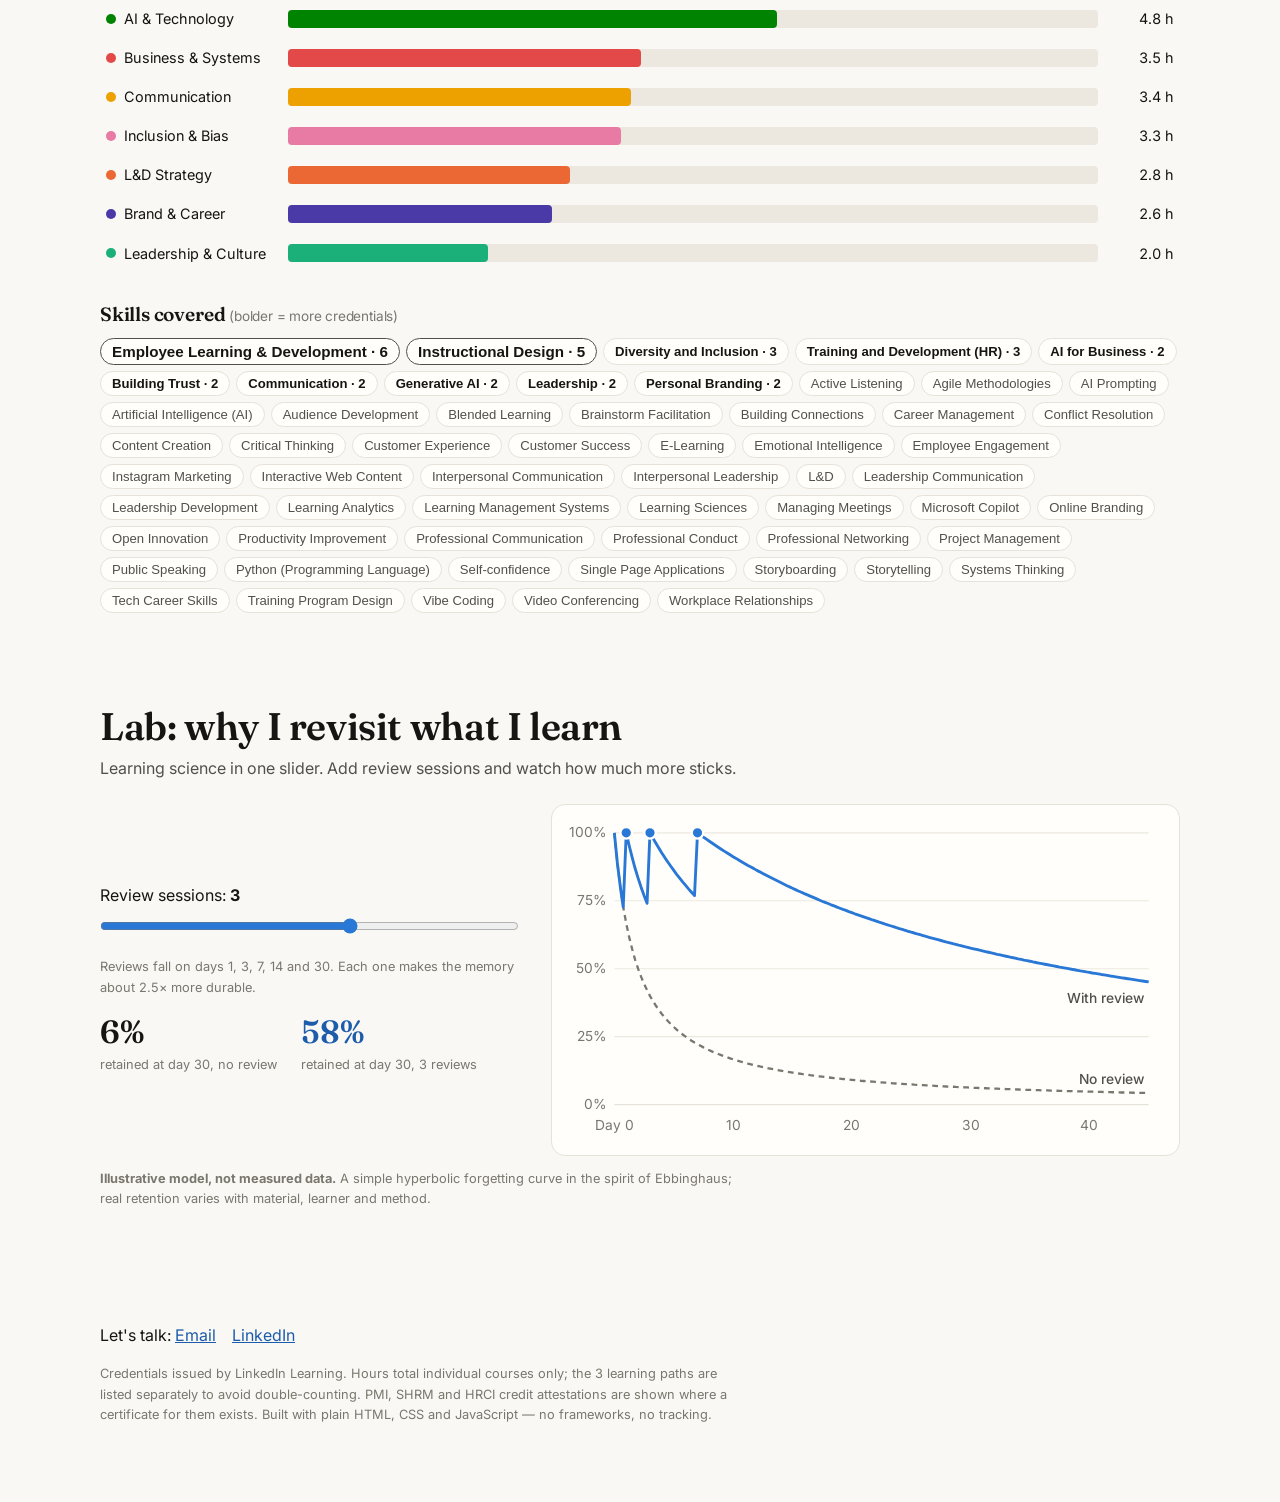
==== commit b55d4123: "Add work history page Add work history page" ====
--- a/index.html
+++ b/index.html
@@ -16,6 +16,7 @@
 <header class="nav">
   <a class="brand" href="#top" id="brand">Shaun Jones</a>
   <nav aria-label="Sections">
+    <a href="work.html">Work history</a>
     <a href="#lens">Hiring lens</a>
     <a href="#journey">Journey</a>
     <a href="#explore">Credentials</a>
@@ -35,6 +36,7 @@
   <div class="cta">
     <a class="btn primary" href="#journey">Follow the journey</a>
     <a class="btn" href="#explore">Browse all credentials</a>
+    <a class="btn" href="work.html">View work history</a>
   </div>
 </section>
 
